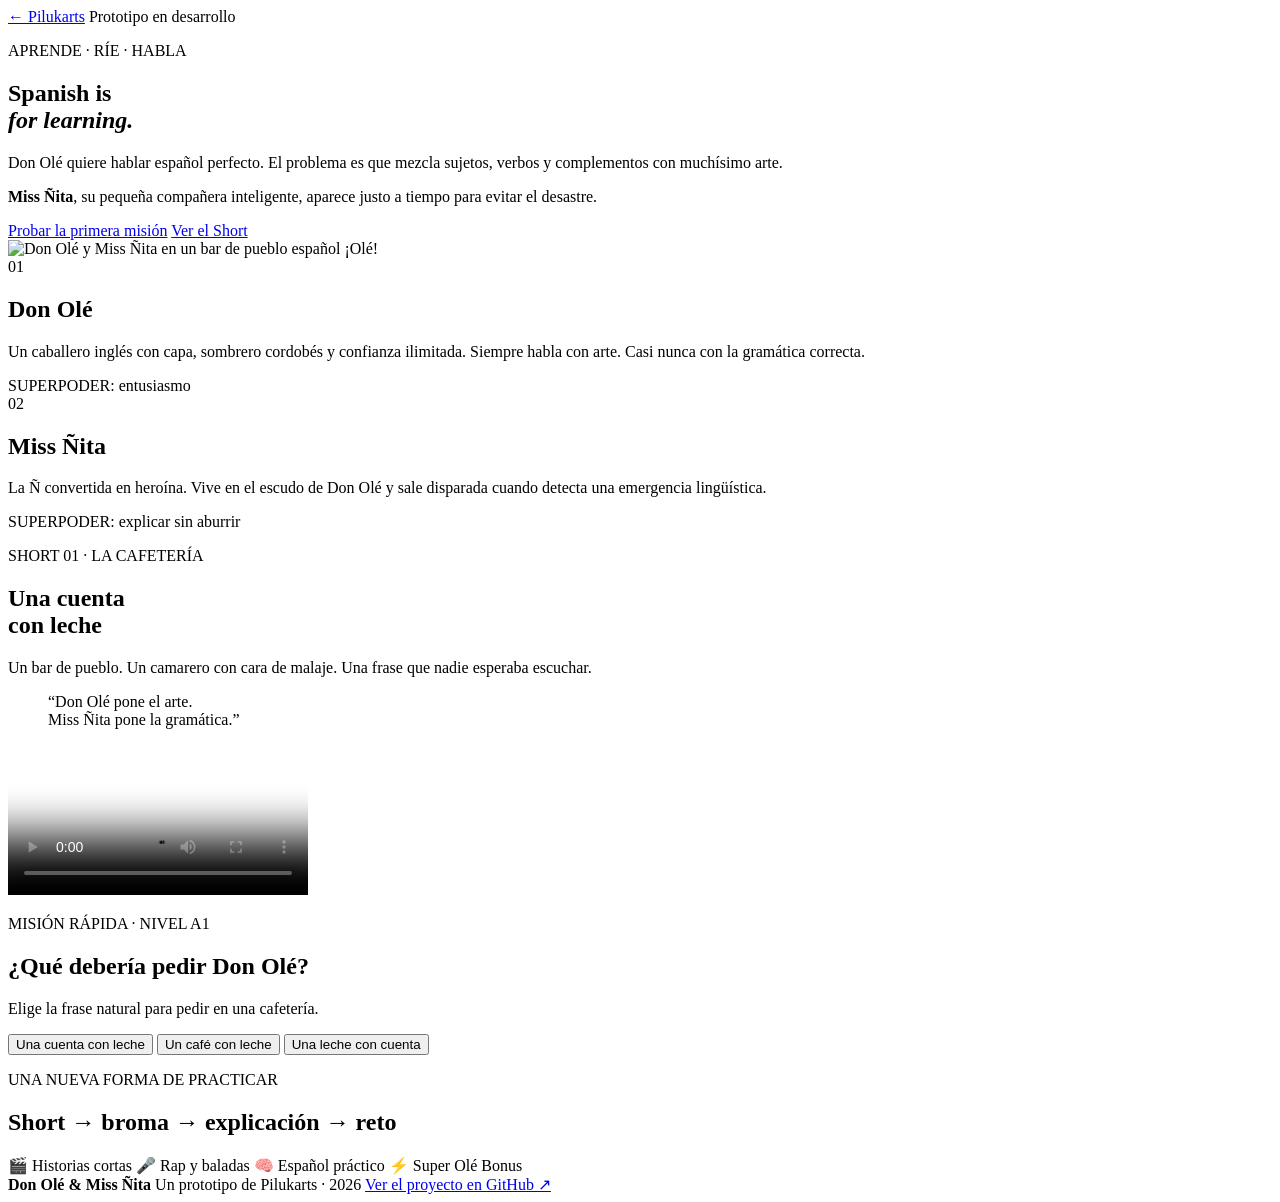
==== don-ole/index.html @ 11822dc4 "feat: add Don Olé index.html" ====
<!doctype html>
<html lang="es">
<head>
  <meta charset="utf-8">
  <meta name="viewport" content="width=device-width, initial-scale=1">
  <meta name="description" content="Don Olé y Miss Ñita: aprende español con humor, música, historias y retos cortos.">
  <title>Don Olé — Spanish is for Learning</title>
  <link rel="preconnect" href="https://fonts.googleapis.com">
  <link rel="preconnect" href="https://fonts.gstatic.com" crossorigin>
  <link href="https://fonts.googleapis.com/css2?family=DM+Sans:wght@400;600;700;800&family=Fredoka:wght@600;700&display=swap" rel="stylesheet">
  <link rel="stylesheet" href="styles.css">
</head>
<body>
  <header class="nav">
    <a class="back" href="/">← Pilukarts</a>
    <span class="status"><i></i> Prototipo en desarrollo</span>
  </header>

  <main>
    <section class="hero">
      <div class="hero-copy">
        <p class="kicker">APRENDE · RÍE · HABLA</p>
        <h1>Spanish is<br><em>for learning.</em></h1>
        <p class="intro">Don Olé quiere hablar español perfecto. El problema es que mezcla sujetos, verbos y complementos con muchísimo arte.</p>
        <p class="intro"><strong>Miss Ñita</strong>, su pequeña compañera inteligente, aparece justo a tiempo para evitar el desastre.</p>
        <div class="actions">
          <a class="button primary" href="#mision">Probar la primera misión</a>
          <a class="button secondary" href="#short">Ver el Short</a>
        </div>
      </div>
      <div class="hero-art">
        <div class="burst"></div>
        <img src="assets/don-ole-y-miss-enita.png" alt="Don Olé y Miss Ñita en un bar de pueblo español">
        <span class="speech">¡Olé!</span>
      </div>
    </section>

    <section class="duo">
      <article class="character red-card">
        <span class="number">01</span>
        <h2>Don Olé</h2>
        <p>Un caballero inglés con capa, sombrero cordobés y confianza ilimitada. Siempre habla con arte. Casi nunca con la gramática correcta.</p>
        <span class="trait">SUPERPODER: entusiasmo</span>
      </article>
      <article class="character gold-card">
        <span class="number">02</span>
        <h2>Miss Ñita</h2>
        <p>La Ñ convertida en heroína. Vive en el escudo de Don Olé y sale disparada cuando detecta una emergencia lingüística.</p>
        <span class="trait">SUPERPODER: explicar sin aburrir</span>
      </article>
    </section>

    <section class="short-section" id="short">
      <div class="section-copy">
        <p class="kicker">SHORT 01 · LA CAFETERÍA</p>
        <h2>Una cuenta<br>con leche</h2>
        <p>Un bar de pueblo. Un camarero con cara de malaje. Una frase que nadie esperaba escuchar.</p>
        <blockquote>“Don Olé pone el arte.<br>Miss Ñita pone la gramática.”</blockquote>
      </div>
      <div class="phone">
        <video controls playsinline poster="assets/don-ole-y-miss-enita.png">
          <source src="assets/una-cuenta-con-leche.mp4" type="video/mp4">
          Tu navegador no puede reproducir este vídeo.
        </video>
      </div>
    </section>

    <section class="mission" id="mision">
      <div class="mission-heading">
        <p class="kicker">MISIÓN RÁPIDA · NIVEL A1</p>
        <h2>¿Qué debería pedir Don Olé?</h2>
        <p>Elige la frase natural para pedir en una cafetería.</p>
      </div>
      <div class="quiz" role="group" aria-label="Pregunta de vocabulario">
        <button data-correct="false">Una cuenta con leche</button>
        <button data-correct="true">Un café con leche</button>
        <button data-correct="false">Una leche con cuenta</button>
      </div>
      <div class="feedback" aria-live="polite"></div>
    </section>

    <section class="formula">
      <p class="kicker">UNA NUEVA FORMA DE PRACTICAR</p>
      <h2>Short → broma → explicación → reto</h2>
      <div class="steps">
        <span>🎬 Historias cortas</span>
        <span>🎤 Rap y baladas</span>
        <span>🧠 Español práctico</span>
        <span>⚡ Super Olé Bonus</span>
      </div>
    </section>
  </main>

  <footer>
    <strong>Don Olé &amp; Miss Ñita</strong>
    <span>Un prototipo de Pilukarts · 2026</span>
    <a href="https://github.com/pilukarts/Don-Ole-your-spanish-AI">Ver el proyecto en GitHub ↗</a>
  </footer>
  <script src="app.js"></script>
</body>
</html>
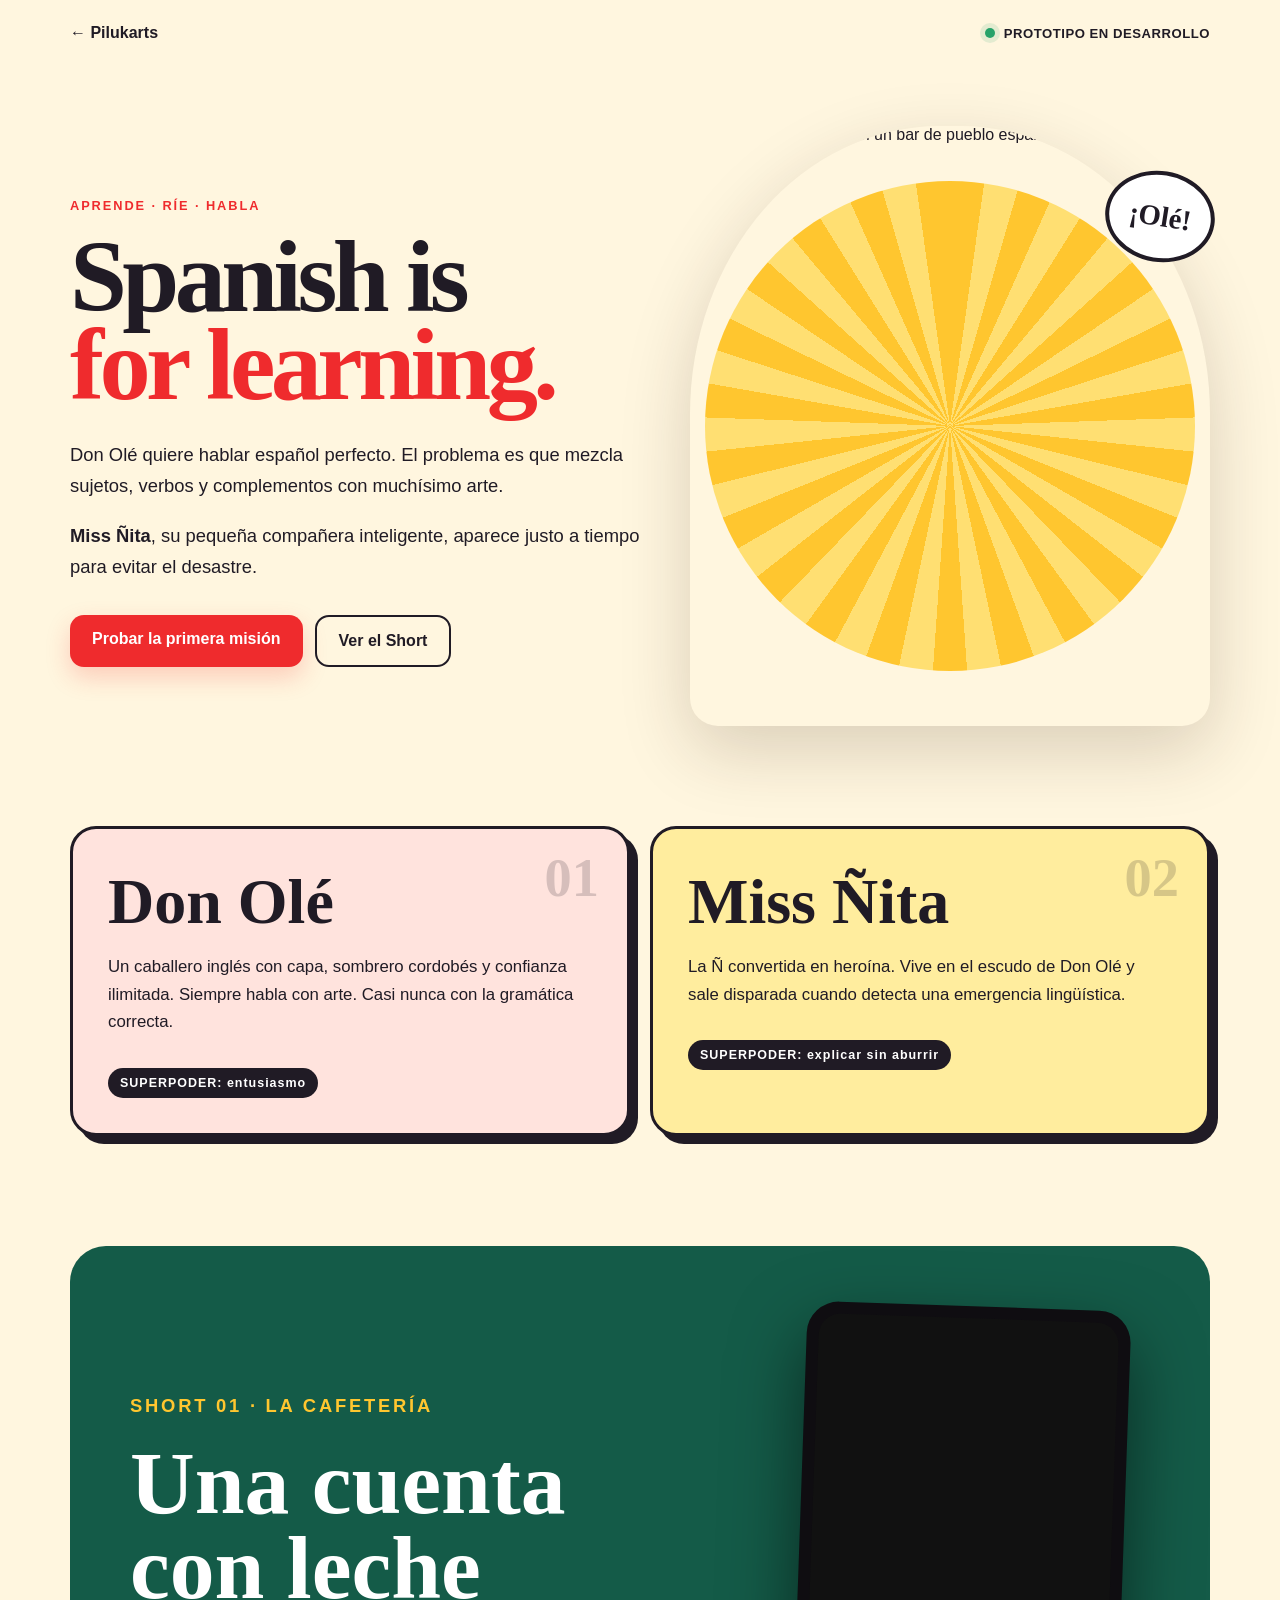
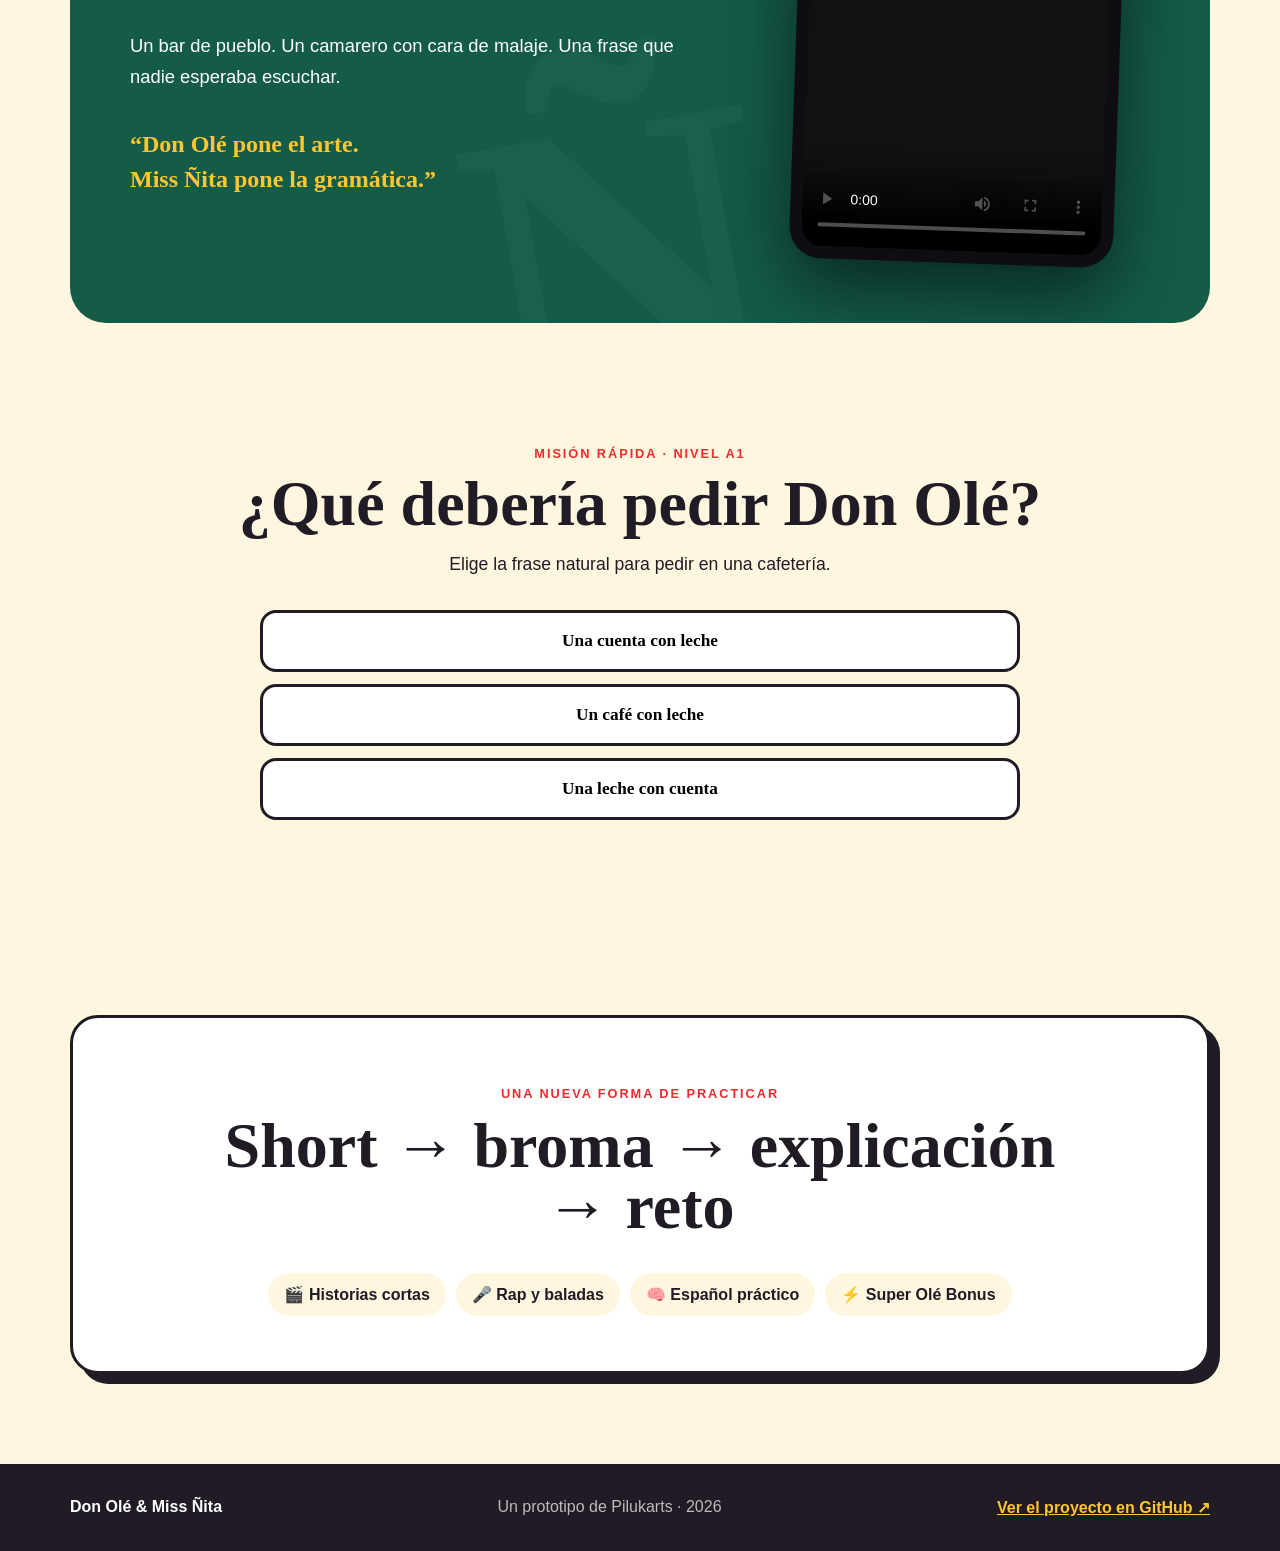
==== commit 1b8e046c: "fix: use optimized web assets" ====
--- a/don-ole/index.html
+++ b/don-ole/index.html
@@ -30,7 +30,7 @@
       </div>
       <div class="hero-art">
         <div class="burst"></div>
-        <img src="assets/don-ole-y-miss-enita.png" alt="Don Olé y Miss Ñita en un bar de pueblo español">
+        <img src="assets/don-ole-y-miss-enita.jpg" alt="Don Olé y Miss Ñita en un bar de pueblo español">
         <span class="speech">¡Olé!</span>
       </div>
     </section>
@@ -58,8 +58,8 @@
         <blockquote>“Don Olé pone el arte.<br>Miss Ñita pone la gramática.”</blockquote>
       </div>
       <div class="phone">
-        <video controls playsinline poster="assets/don-ole-y-miss-enita.png">
-          <source src="assets/una-cuenta-con-leche.mp4" type="video/mp4">
+        <video controls playsinline poster="assets/don-ole-y-miss-enita.jpg">
+          <source src="assets/una-cuenta-con-leche-web.mp4" type="video/mp4">
           Tu navegador no puede reproducir este vídeo.
         </video>
       </div>
@@ -99,4 +99,3 @@
   <script src="app.js"></script>
 </body>
 </html>
-
--- a/don-ole/styles.css
+++ b/don-ole/styles.css
@@ -0,0 +1,3 @@
+:root{--red:#ef2b2d;--deep:#201b25;--cream:#fff6df;--gold:#ffc62f;--green:#145b48;--purple:#6334a5;--white:#fff;--shadow:0 24px 70px rgba(50,30,12,.18)}
+*{box-sizing:border-box}html{scroll-behavior:smooth}body{margin:0;background:var(--cream);color:var(--deep);font-family:"DM Sans",sans-serif;overflow-x:hidden}.nav{max-width:1200px;margin:auto;padding:24px 30px;display:flex;justify-content:space-between;align-items:center}.back{color:var(--deep);text-decoration:none;font-weight:800}.status{font-size:.82rem;font-weight:700;letter-spacing:.04em;text-transform:uppercase;display:flex;align-items:center;gap:9px}.status i{width:10px;height:10px;border-radius:50%;background:#26a269;box-shadow:0 0 0 5px #26a26920}main{max-width:1200px;margin:auto;padding:0 30px 90px}.hero{min-height:720px;display:grid;grid-template-columns:1.05fr .95fr;align-items:center;gap:45px}.kicker{font-weight:800;letter-spacing:.15em;color:var(--red);font-size:.8rem}.hero h1{font:700 clamp(4rem,8vw,7.8rem)/.86 Fredoka;margin:20px 0 30px;letter-spacing:-.045em}.hero h1 em{color:var(--red);font-style:normal}.intro{font-size:1.15rem;line-height:1.7;max-width:650px}.actions{display:flex;gap:12px;flex-wrap:wrap;margin-top:32px}.button{display:inline-block;padding:15px 22px;border-radius:14px;text-decoration:none;font-weight:800}.primary{background:var(--red);color:white;box-shadow:0 10px 25px #ef2b2d35}.secondary{border:2px solid var(--deep);color:var(--deep)}.hero-art{position:relative;min-height:620px;display:grid;place-items:center}.hero-art img{position:relative;width:min(100%,520px);height:600px;object-fit:cover;object-position:center 42%;border-radius:48% 48% 28px 28px;box-shadow:var(--shadow);z-index:2}.burst{position:absolute;width:490px;height:490px;border-radius:50%;background:repeating-conic-gradient(var(--gold) 0 8deg,#ffdf72 8deg 16deg);z-index:0}.speech{position:absolute;right:-5px;top:55px;background:white;border:4px solid var(--deep);border-radius:50%;padding:25px 20px;font:700 1.8rem Fredoka;transform:rotate(9deg);z-index:3}.duo{display:grid;grid-template-columns:1fr 1fr;gap:20px;margin:40px 0 110px}.character{border:3px solid var(--deep);border-radius:26px;padding:35px;position:relative;box-shadow:8px 8px 0 var(--deep)}.red-card{background:#ffe3dd}.gold-card{background:#ffed9e}.number{font:700 3.4rem Fredoka;opacity:.18;position:absolute;right:28px;top:18px}.character h2,.short-section h2,.mission h2,.formula h2{font:700 clamp(2.5rem,5vw,4.8rem)/.95 Fredoka;margin:8px 0 20px}.character p{font-size:1.05rem;line-height:1.65;max-width:480px}.trait{display:inline-block;margin-top:15px;font-weight:800;font-size:.78rem;letter-spacing:.08em;background:var(--deep);color:white;padding:8px 12px;border-radius:99px}.short-section{background:var(--green);color:white;border-radius:36px;padding:60px;display:grid;grid-template-columns:1fr .65fr;align-items:center;gap:55px;position:relative;overflow:hidden}.short-section:after{content:"Ñ";position:absolute;left:35%;bottom:-180px;font:700 420px Fredoka;color:#ffffff08;transform:rotate(-10deg)}.short-section .kicker{color:var(--gold)}.short-section h2{font-size:clamp(3.3rem,7vw,6.7rem)}.short-section p{font-size:1.15rem;line-height:1.7}.short-section blockquote{font:600 1.5rem/1.45 Fredoka;margin:35px 0 0;color:var(--gold)}.phone{position:relative;z-index:2;background:#0f0d11;padding:12px;border-radius:32px;box-shadow:0 30px 70px #0008;transform:rotate(2deg);max-width:340px;margin:auto}.phone video{display:block;width:100%;aspect-ratio:9/16;object-fit:cover;border-radius:22px;background:#111}.mission{padding:110px 0 90px;text-align:center}.mission-heading p:not(.kicker){font-size:1.1rem}.quiz{max-width:760px;margin:35px auto 0;display:grid;gap:12px}.quiz button{width:100%;background:white;border:3px solid var(--deep);border-radius:16px;padding:18px;font:700 1.08rem "DM Sans";cursor:pointer;transition:.15s}.quiz button:hover{transform:translateY(-2px);box-shadow:5px 5px 0 var(--deep)}.quiz button.correct{background:#c9f3d9;border-color:#12683e}.quiz button.wrong{background:#ffd9d4;border-color:#b62d24}.feedback{min-height:80px;margin:25px auto 0;font:700 1.5rem Fredoka}.bonus{display:inline-block;background:var(--gold);border:3px solid var(--deep);box-shadow:5px 5px 0 var(--deep);padding:16px 22px;border-radius:14px;animation:pop .35s ease-out}.formula{text-align:center;background:white;border:3px solid var(--deep);box-shadow:10px 10px 0 var(--deep);border-radius:28px;padding:55px 30px}.formula h2{font-size:clamp(2.4rem,5vw,4.5rem);max-width:900px;margin:15px auto 35px}.steps{display:flex;justify-content:center;gap:10px;flex-wrap:wrap}.steps span{background:var(--cream);padding:12px 16px;border-radius:99px;font-weight:700}footer{background:var(--deep);color:white;padding:34px max(30px,calc((100vw - 1140px)/2));display:flex;align-items:center;justify-content:space-between;gap:20px;flex-wrap:wrap}footer a{color:var(--gold);font-weight:700}footer span{opacity:.7}@keyframes pop{0%{transform:scale(.5) rotate(-4deg)}70%{transform:scale(1.08) rotate(2deg)}100%{transform:scale(1)}}@media(max-width:820px){.hero{grid-template-columns:1fr;padding-top:60px}.hero-art{min-height:500px}.hero-art img{height:500px}.burst{width:380px;height:380px}.duo,.short-section{grid-template-columns:1fr}.duo{margin-top:70px}.short-section{padding:38px 24px}.section-copy{text-align:center}.phone{width:290px}.speech{right:0}.nav{padding:20px}.hero h1{font-size:clamp(3.5rem,18vw,6rem)}}@media(max-width:500px){main{padding:0 18px 70px}.hero{min-height:auto}.hero-art img{height:430px}.hero-art{min-height:450px}.burst{width:315px;height:315px}.duo{grid-template-columns:1fr}.character{padding:28px}.status{font-size:.65rem}.short-section h2{font-size:3.6rem}footer{display:grid;text-align:center;justify-content:center}}
+
